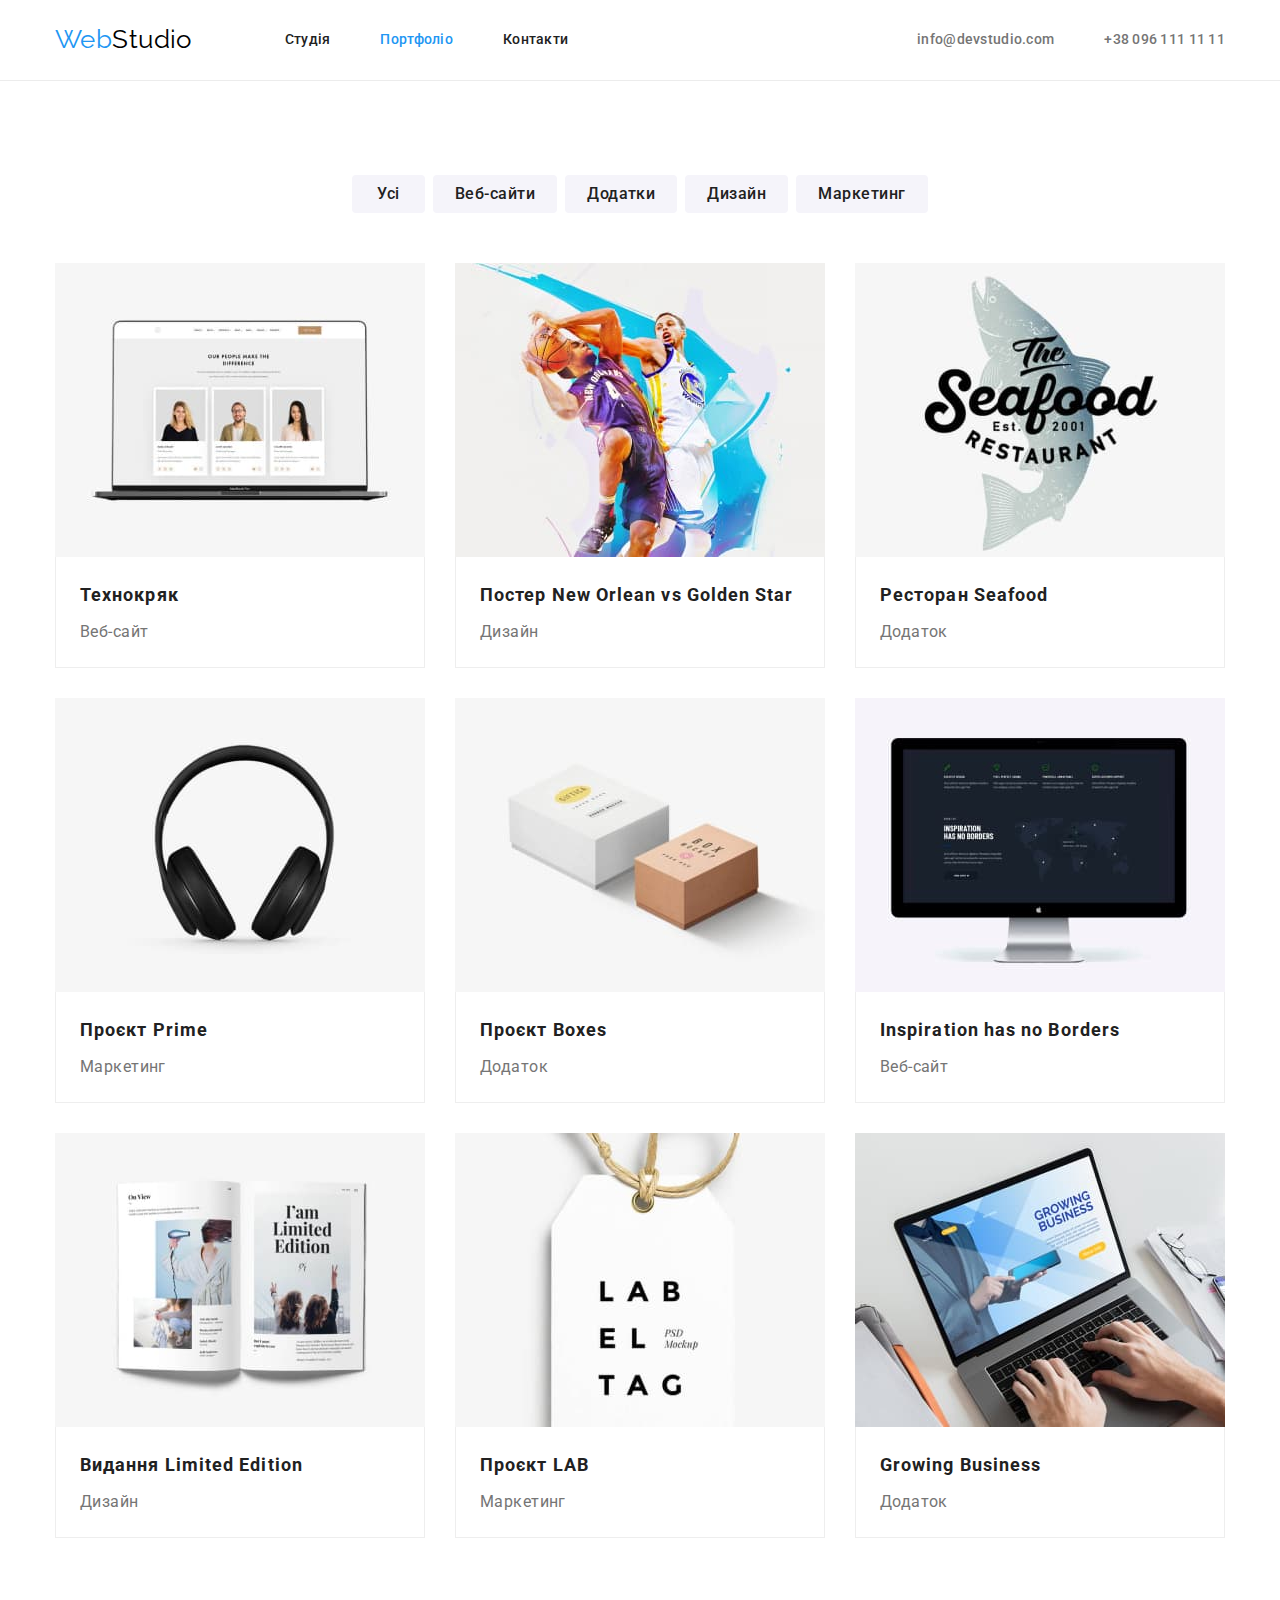
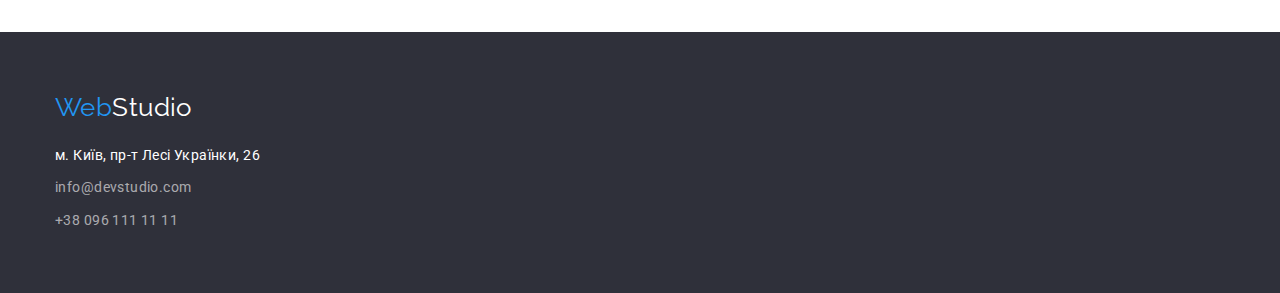
==== portfolio.html @ ccbad9b6 "Добавляє стартові файли проекту" ====
<!DOCTYPE html>
<html lang="uk">
  <head>
    <meta charset="UTF-8" />
    <meta http-equiv="X-UA-Compatible" content="IE=edge" />
    <meta name="viewport" content="width=device-width, initial-scale=1.0" />
    <title>Студія | Портфоліо</title>
    <link rel="preconnect" href="https://fonts.googleapis.com" />
    <link rel="preconnect" href="https://fonts.gstatic.com" crossorigin />
    <link
      href="https://fonts.googleapis.com/css2?family=Raleway:wght@700&family=Roboto:wght@400;500;700;900&display=swap"
      rel="stylesheet"
    />
    <link
      rel="stylesheet"
      href="https://cdnjs.cloudflare.com/ajax/libs/modern-normalize/1.1.0/modern-normalize.min.css"
    />
    <link rel="stylesheet" href="./css/styles.css" />
  </head>

  <body>
    <header class="page-header">
      <div class="container">
        <nav class="page-nav">
          <a href="./index.html" class="page-logo"
            ><span class="logo-style">Web</span>Studio</a
          >
          <ul class="header-list">
            <li class="nav-item">
              <a href="./index.html" class="link">Студія</a>
            </li>
            <li class="nav-item">
              <a href="./portfolio.html" class="link link-active">Портфоліо</a>
            </li>
            <li class="nav-item"><a href="" class="link">Контакти</a></li>
          </ul>
        </nav>
        <ul class="page-contacts">
          <li class="contacts">
            <a href="mailto:info@devstudio.com" class="link-contacts"
              >info@devstudio.com</a
            >
          </li>
          <li class="contacts">
            <a href="tel:+380961111111" class="link-contacts"
              >+38 096 111 11 11</a
            >
          </li>
        </ul>
      </div>
    </header>
    <main class="portfolio-main">
      <section class="section">
        <div class="container">
          <h1 class="hidden-title">Портфоліо студії</h1>
          <ul class="portfolio-list">
            <li class="item-button">
              <button type="button" class="portfolio-button first-button">
                Усі
              </button>
            </li>
            <li class="item-button">
              <button type="button" class="portfolio-button">Веб-сайти</button>
            </li>
            <li class="item-button">
              <button type="button" class="portfolio-button">Додатки</button>
            </li>
            <li class="item-button">
              <button type="button" class="portfolio-button">Дизайн</button>
            </li>
            <li class="item-button">
              <button type="button" class="portfolio-button">Маркетинг</button>
            </li>
          </ul>
          <ul class="portfolio-list card-list">
            <li class="portfolio-item">
              <a href="" class="portfolio-link">
                <img
                  src="./images/project1.jpg"
                  alt="Ноутбук із веб-сайтом Технокряк"
                  width="370"
                  height="294"
                  class="image"
                />
                <div class="card-description">
                  <h2 class="portfolio-title">Технокряк</h2>
                  <p class="portfolio-text">Веб-сайт</p>
                </div>
              </a>
            </li>
            <li class="portfolio-item">
              <a href="" class="portfolio-link">
                <img
                  src="./images/project2.jpg"
                  alt="Дизайн постеру New Orlean vs Golden Star"
                  width="370"
                  height="294"
                  class="image"
                />
                <div class="card-description">
                  <h2 class="portfolio-title">
                    Постер New Orlean vs Golden Star
                  </h2>
                  <p class="portfolio-text">Дизайн</p>
                </div>
              </a>
            </li>
            <li class="portfolio-item">
              <a href="" class="portfolio-link">
                <img
                  src="./images/project3.jpg"
                  alt="Логотип ресторану Seafood"
                  width="370"
                  height="294"
                  class="image"
                />
                <div class="card-description">
                  <h2 class="portfolio-title">Ресторан Seafood</h2>
                  <p class="portfolio-text">Додаток</p>
                </div>
              </a>
            </li>
            <li class="portfolio-item">
              <a href="" class="portfolio-link">
                <img
                  src="./images/project4.jpg"
                  alt="Навушники"
                  width="370"
                  height="294"
                  class="image"
                />
                <div class="card-description">
                  <h2 class="portfolio-title">Проєкт Prime</h2>
                  <p class="portfolio-text">Маркетинг</p>
                </div>
              </a>
            </li>
            <li class="portfolio-item">
              <a href="" class="portfolio-link">
                <img
                  src="./images/project5.jpg"
                  alt="Дві коробки"
                  width="370"
                  height="294"
                  class="image"
                />
                <div class="card-description">
                  <h2 class="portfolio-title">Проєкт Boxes</h2>
                  <p class="portfolio-text">Додаток</p>
                </div>
              </a>
            </li>
            <li class="portfolio-item">
              <a href="" class="portfolio-link">
                <img
                  src="./images/project6.jpg"
                  alt="Монітор із веб-сайтом Inspiration has no Borders"
                  width="370"
                  height="294"
                  class="image"
                />
                <div class="card-description">
                  <h2 class="portfolio-title">Inspiration has no Borders</h2>
                  <p class="portfolio-text">Веб-сайт</p>
                </div>
              </a>
            </li>
            <li class="portfolio-item">
              <a href="" class="portfolio-link">
                <img
                  src="./images/project7.jpg"
                  alt="Відкритий журнал із розробленим дизайном"
                  width="370"
                  height="294"
                  class="image"
                />
                <div class="card-description">
                  <h2 class="portfolio-title">Видання Limited Edition</h2>
                  <p class="portfolio-text">Дизайн</p>
                </div>
              </a>
            </li>
            <li class="portfolio-item">
              <a href="" class="portfolio-link">
                <img
                  src="./images/project8.jpg"
                  alt="Логотип проєкта LAB"
                  width="370"
                  height="294"
                  class="image"
                />
                <div class="card-description">
                  <h2 class="portfolio-title">Проєкт LAB</h2>
                  <p class="portfolio-text">Маркетинг</p>
                </div>
              </a>
            </li>
            <li class="portfolio-item">
              <a href="" class="portfolio-link">
                <img
                  src="./images/project9.jpg"
                  alt="Ноутбук із додатком Growing Business"
                  width="370"
                  height="294"
                  class="image"
                />
                <div class="card-description">
                  <h2 class="portfolio-title">Growing Business</h2>
                  <p class="portfolio-text">Додаток</p>
                </div>
              </a>
            </li>
          </ul>
        </div>
      </section>
    </main>
    <footer class="page-footer">
      <div class="container">
        <a href="./index.html" class="page-logo footer-logo"
          ><span class="logo-style">Web</span
          ><span class="logo-footer">Studio</span></a
        >
        <address class="address-footer">
          <ul class="page-list">
            <li class="footer-item">
              <a
                href=""
                target="_blank"
                rel="noopener noreferrer nofollow"
                class="footer-link address-link"
                >м. Київ, пр-т Лесі Українки, 26</a
              >
            </li>
            <li class="footer-item">
              <a href="mailto:info@devstudio.com" class="footer-link"
                >info@devstudio.com</a
              >
            </li>
            <li class="footer-item">
              <a href="tel:+380961111111" class="footer-link"
                >+38 096 111 11 11</a
              >
            </li>
          </ul>
        </address>
      </div>
    </footer>
  </body>
</html>
---- css/styles.css ----
:root {
  --main-bcg-color: #ffffff;
  --hero-footer-bcg: #2f303a;
  --team-bcg-color: #f5f4fa;
  --main-color: #212121;
  --secondary-color: #757575;
  --focus-color: #2196f3;
  --black-color: #000000;
  --white-color: #ffffff;
  --address-color: rgba(255, 255, 255, 0.6);
}

body {
  background-color: var(--main-bcg-color);

  font-family: "Roboto", sans-serif;
  font-size: 14px;
  line-height: 1.71;
  letter-spacing: 0.03em;
  color: var(--main-color);
}

h1,
h2,
h3,
p {
  margin: 0;
  padding: 0;
}

ul {
  margin: 0;
  padding: 0;
  list-style-type: none;
}

.container {
  width: 1200px;
  margin-left: auto;
  margin-right: auto;
  padding-left: 15px;
  padding-right: 15px;
}

.section {
  padding-top: 94px;
  padding-bottom: 94px;
}

.section.advantage {
  padding-bottom: 0;
}

/* HEADER */
.page-header .container,
.page-nav,
.header-list,
.page-contacts {
  display: flex;
}

.page-header {
  border-bottom: 1px solid #ececec;
}

.page-logo {
  display: block;
  padding-top: 24px;
  padding-bottom: 25px;

  font-family: "Raleway", sans-serif;
  font-size: 26px;
  line-height: 1.2;
  text-decoration: none;
  color: var(--black-color);
}

.logo-style {
  color: var(--focus-color);
}

.header-list {
  margin-left: 93px;
}

.nav-item:not(:first-child),
.contacts:last-child {
  margin-left: 50px;
}

.page-contacts {
  margin-left: auto;
}

.link,
.link-contacts {
  display: block;
  padding-top: 32px;
  padding-bottom: 32px;

  font-weight: 500;
  line-height: 1.14;
  letter-spacing: 0.02em;
  text-decoration: none;
  color: var(--main-color);
}

.link-contacts {
  color: var(--secondary-color);
}

.link:hover,
.link:focus,
.link-contacts:hover,
.link-contacts:focus {
  color: var(--focus-color);
}

.link.link-active {
  color: var(--focus-color);
}

/* MAIN */
/* головна секція hero */
.hero {
  padding-top: 200px;
  padding-bottom: 200px;
}

.hero,
.page-footer {
  background-color: var(--hero-footer-bcg);
}

.hero-title {
  margin-left: auto;
  margin-right: auto;
  margin-bottom: 30px;
  width: 696px;

  font-weight: 900;
  font-size: 44px;
  line-height: 1.36;
  text-align: center;
  letter-spacing: 0.06em;
  text-transform: uppercase;
  color: var(--white-color);
}

.hero-button {
  display: flex;
  justify-content: center;
  align-items: center;
  min-width: 216px;
  height: 50px;
  margin-left: auto;
  margin-right: auto;

  border: none;
  border-radius: 4px;
  background-color: var(--focus-color);
  box-shadow: 0px 4px 4px rgba(0, 0, 0, 0.15);
  cursor: pointer;

  font-family: inherit;
  font-weight: 700;
  font-size: 16px;
  line-height: 1.88;
  letter-spacing: 0.06em;
  color: var(--white-color);
}

.hero-button:hover,
.hero-button:focus {
  background-color: #188ce8;
}

/* секція наші переваги */
.hidden-title {
  position: absolute;
  width: 1px;
  height: 1px;
  margin: -1px;
  border: 0;
  padding: 0;

  white-space: nowrap;
  clip-path: inset(100%);
  clip: rect(0 0 0 0);
  overflow: hidden;
}

.advantage-list {
  display: flex;
}

.advantage-item {
  flex-basis: calc((100% - 30px * 3) / 4);
}

.advantage-title {
  margin-bottom: 10px;

  font-size: 14px;
  line-height: 1.14;
}

.advantage-text {
  color: var(--secondary-color);
}

/* секція чим ми займаємось */
.section-title {
  margin-bottom: 50px;

  font-size: 36px;
  line-height: 1.17;
  text-align: center;
}

.job-list {
  display: flex;
}

.job-item {
  flex-basis: calc((100% - 30px * 2) / 3);
}

.job-item:not(:first-child),
.team-item:not(:first-child),
.advantage-item:not(:first-child) {
  margin-left: 30px;
}

.image {
  display: block;
  max-width: 100%;
}

/* секція наша команда */
.team {
  background-color: var(--team-bcg-color);

  font-size: 16px;
  line-height: 1.19;
  text-align: center;
}

.team-list {
  display: flex;
}

.team-item {
  flex-basis: calc((100% - 30px * 3) / 4);
  background-color: var(--main-bcg-color);
  box-shadow: 0px 1px 3px rgba(0, 0, 0, 0.12), 0px 1px 1px rgba(0, 0, 0, 0.14),
    0px 2px 1px rgba(0, 0, 0, 0.2);
  border-radius: 0px 0px 4px 4px;
}

.team-member {
  padding-top: 30px;
  padding-bottom: 30px;
}
.team-title {
  margin-bottom: 10px;
  font-weight: 500;
  font-size: 16px;
}

.team-text {
  color: var(--secondary-color);
}

/* FOOTER */
.page-footer {
  padding-top: 60px;
  padding-bottom: 60px;
}

.page-logo.footer-logo {
  margin-bottom: 20px;
  padding-top: 0;
  padding-bottom: 0;
}

.logo-footer,
.footer-link.address-link {
  color: var(--white-color);
}

.footer-item:not(:last-child) {
  margin-bottom: 9px;
}

.footer-link {
  display: block;

  font-style: normal;
  text-decoration: none;
  color: var(--address-color);
}

.footer-link:hover,
.footer-link:focus {
  color: var(--focus-color);
}

/* PORTFOLIO.HTML MAIN */
.portfolio-list {
  display: flex;
  justify-content: center;
}

.portfolio-list:not(:last-child) {
  margin-bottom: 50px;
}

.portfolio-button {
  display: block;
  margin-left: auto;
  margin-right: auto;
  padding: 6px 22px;

  border: none;
  border-radius: 4px;
  background-color: var(--team-bcg-color);

  cursor: pointer;

  font-family: inherit;
  font-weight: 500;
  font-size: 16px;
  line-height: 1.62;
  text-align: center;
  letter-spacing: 0.03em;
  color: var(--main-color);
}

.portfolio-button.first-button {
  padding: 6px 25px;
}

.item-button:not(:first-child) {
  margin-left: 8px;
}

.portfolio-button:hover,
.portfolio-button:focus {
  background-color: var(--focus-color);

  color: var(--white-color);
}

.portfolio-list.card-list {
  flex-wrap: wrap;
  justify-content: flex-start;
  gap: 30px;
}

.portfolio-item {
  flex-basis: calc((100% - 30px * 2) / 3);
}

.card-description {
  padding: 20px 24px;
  border: 1px solid #eeeeee;
  border-top: none;
}

.portfolio-title {
  margin-bottom: 4px;

  font-size: 18px;
  line-height: 2;
  letter-spacing: 0.06em;
  color: var(--main-color);
}

.portfolio-text {
  font-size: 16px;
  line-height: 1.88;
  color: var(--secondary-color);
}

.portfolio-link {
  text-decoration: none;
}
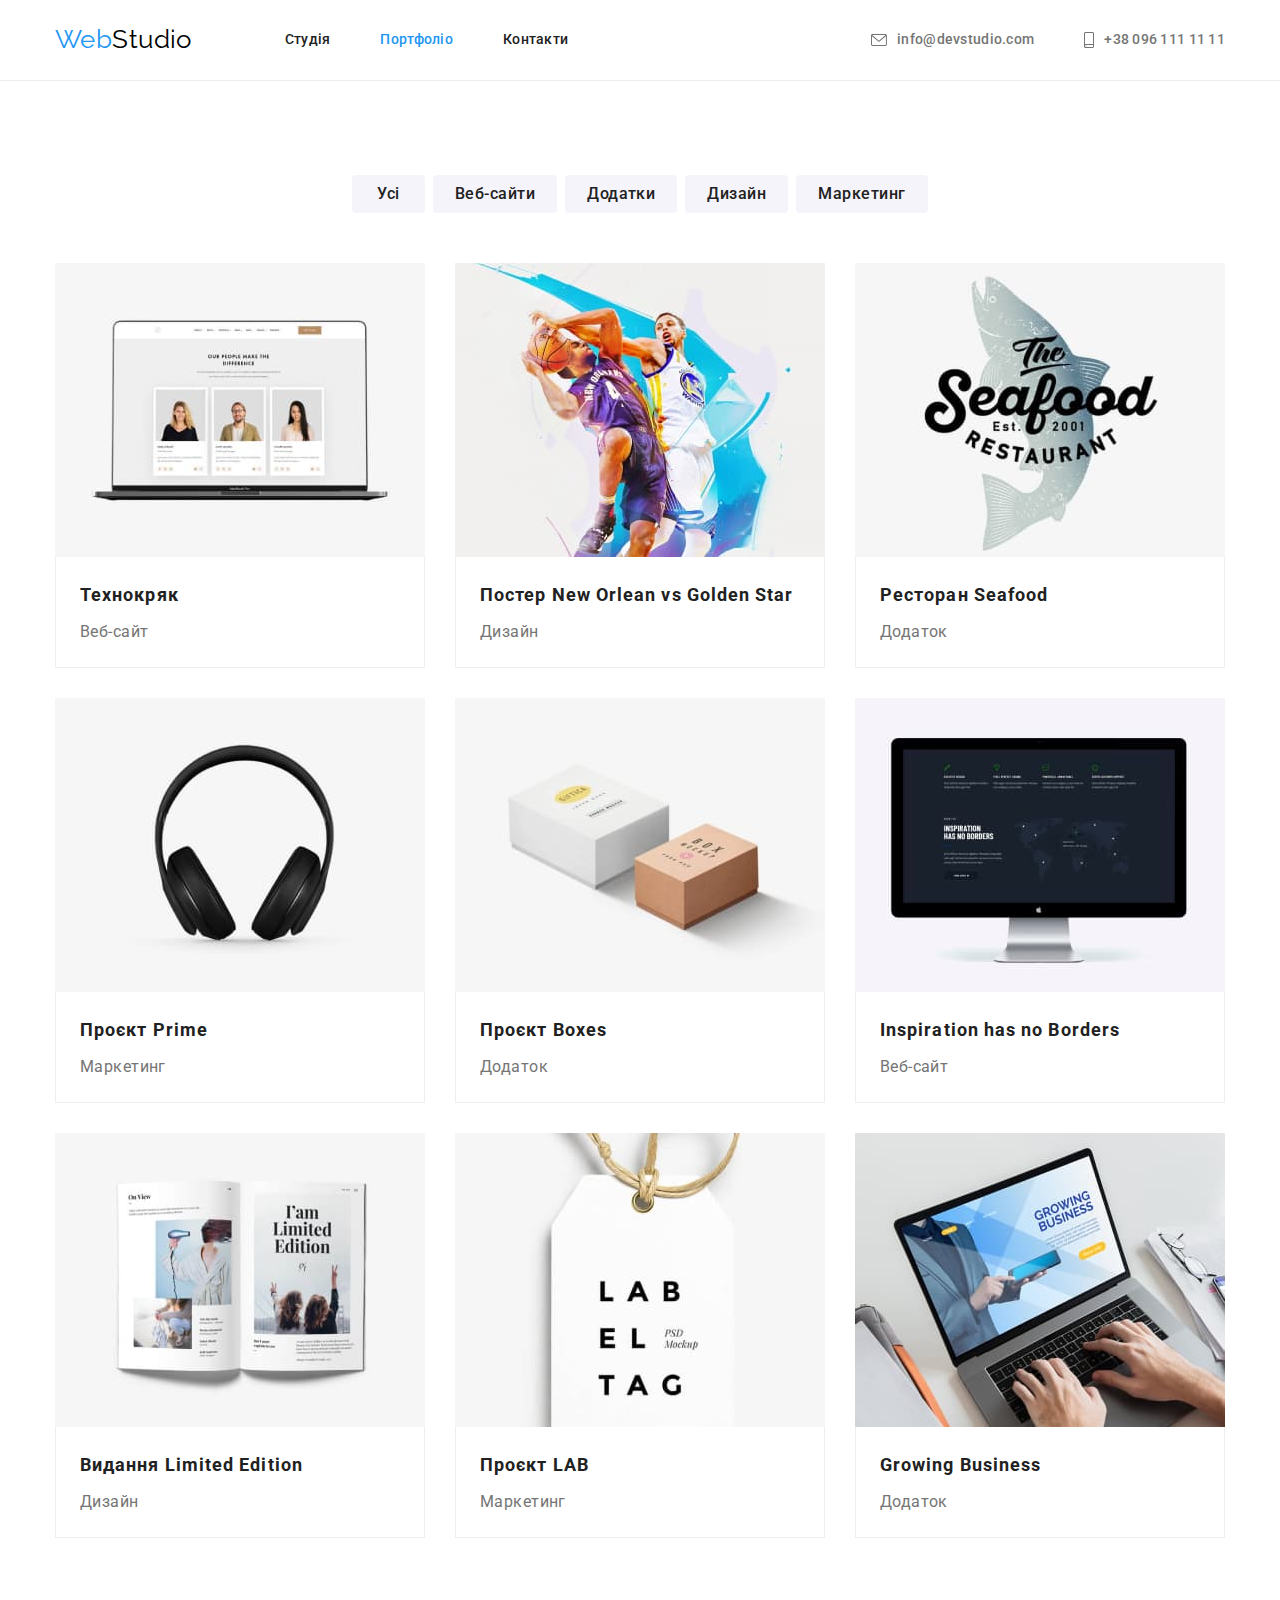
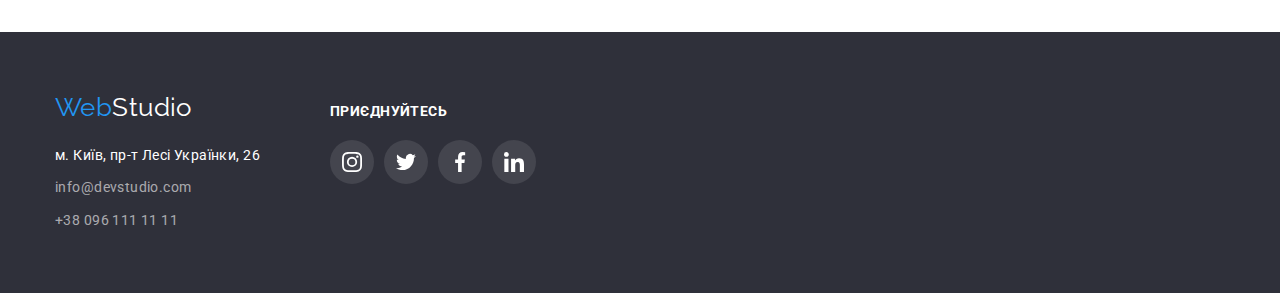
==== commit 54600498: "Оновлює стилі і розмітку" ====
--- a/portfolio.html
+++ b/portfolio.html
@@ -37,13 +37,19 @@
         </nav>
         <ul class="page-contacts">
           <li class="contacts">
-            <a href="mailto:info@devstudio.com" class="link-contacts"
-              >info@devstudio.com</a
+            <a href="mailto:info@devstudio.com" class="link-contacts">
+              <svg class="icons" width="16" height="12">
+                <use href="./images/icons.svg#icons-mail"></use>
+              </svg>
+              info@devstudio.com</a
             >
           </li>
           <li class="contacts">
-            <a href="tel:+380961111111" class="link-contacts"
-              >+38 096 111 11 11</a
+            <a href="tel:+380961111111" class="link-contacts">
+              <svg class="icons" width="10" height="16">
+                <use href="./images/icons.svg#icons-phone"></use>
+              </svg>
+              +38 096 111 11 11</a
             >
           </li>
         </ul>
@@ -216,33 +222,94 @@
     </main>
     <footer class="page-footer">
       <div class="container">
-        <a href="./index.html" class="page-logo footer-logo"
-          ><span class="logo-style">Web</span
-          ><span class="logo-footer">Studio</span></a
-        >
-        <address class="address-footer">
-          <ul class="page-list">
-            <li class="footer-item">
-              <a
-                href=""
-                target="_blank"
-                rel="noopener noreferrer nofollow"
-                class="footer-link address-link"
-                >м. Київ, пр-т Лесі Українки, 26</a
-              >
-            </li>
-            <li class="footer-item">
-              <a href="mailto:info@devstudio.com" class="footer-link"
-                >info@devstudio.com</a
-              >
-            </li>
-            <li class="footer-item">
-              <a href="tel:+380961111111" class="footer-link"
-                >+38 096 111 11 11</a
-              >
-            </li>
-          </ul>
-        </address>
+        <div class="footer-flex">
+          <div class="first-block">
+            <a href="./index.html" class="page-logo footer-logo"
+              ><span class="logo-style">Web</span
+              ><span class="logo-footer">Studio</span></a
+            >
+            <address class="address-footer">
+              <ul class="page-list">
+                <li class="footer-item">
+                  <a
+                    href=""
+                    target="_blank"
+                    rel="noopener noreferrer nofollow"
+                    class="footer-link address-link"
+                    >м. Київ, пр-т Лесі Українки, 26</a
+                  >
+                </li>
+                <li class="footer-item">
+                  <a href="mailto:info@devstudio.com" class="footer-link"
+                    >info@devstudio.com</a
+                  >
+                </li>
+                <li class="footer-item">
+                  <a href="tel:+380961111111" class="footer-link"
+                    >+38 096 111 11 11</a
+                  >
+                </li>
+              </ul>
+            </address>
+          </div>
+          <div class="second-block">
+            <h3 class="footer-title">Приєднуйтесь</h3>
+            <ul class="icon-footer">
+              <li class="footer-icon-item">
+                <a
+                  href="https://instagram.com"
+                  target="_blank"
+                  rel="noopener noreferrer nofollow"
+                  aria-label="Іконка інстаграм"
+                  class="footer-icon-link"
+                >
+                  <svg width="20" height="20" class="footer-icons">
+                    <use href="./images/icons.svg#icons-instagram"></use>
+                  </svg>
+                </a>
+              </li>
+              <li class="footer-icon-item">
+                <a
+                  href="https://twitter.com"
+                  target="_blank"
+                  rel="noopener noreferrer nofollow"
+                  aria-label="Іконка твітер"
+                  class="footer-icon-link"
+                >
+                  <svg width="20" height="20" class="footer-icons">
+                    <use href="./images/icons.svg#icons-twitter"></use>
+                  </svg>
+                </a>
+              </li>
+              <li class="footer-icon-item">
+                <a
+                  href="https://facebook.com"
+                  target="_blank"
+                  rel="noopener noreferrer nofollow"
+                  aria-label="Іконка фейсбук"
+                  class="footer-icon-link"
+                >
+                  <svg width="20" height="20" class="footer-icons">
+                    <use href="./images/icons.svg#icons-facebook"></use>
+                  </svg>
+                </a>
+              </li>
+              <li class="footer-icon-item">
+                <a
+                  href="https://ua.linkedin.com"
+                  target="_blank"
+                  rel="noopener noreferrer nofollow"
+                  aria-label="Іконка лінкедін"
+                  class="footer-icon-link"
+                >
+                  <svg width="20" height="20" class="footer-icons">
+                    <use href="./images/icons.svg#icons-linkedin"></use>
+                  </svg>
+                </a>
+              </li>
+            </ul>
+          </div>
+        </div>
       </div>
     </footer>
   </body>
--- a/css/styles.css
+++ b/css/styles.css
@@ -8,6 +8,7 @@
   --black-color: #000000;
   --white-color: #ffffff;
   --address-color: rgba(255, 255, 255, 0.6);
+  --icons-color: #afb1b8;
 }
 
 body {
@@ -43,6 +44,9 @@
 }
 
 .section {
+  max-width: 1600px;
+  margin-left: auto;
+  margin-right: auto;
   padding-top: 94px;
   padding-bottom: 94px;
 }
@@ -55,11 +59,15 @@
 .page-header .container,
 .page-nav,
 .header-list,
-.page-contacts {
+.page-contacts,
+.contacts {
   display: flex;
 }
 
 .page-header {
+  max-width: 1600px;
+  margin-left: auto;
+  margin-right: auto;
   border-bottom: 1px solid #ececec;
 }
 
@@ -94,7 +102,8 @@
 
 .link,
 .link-contacts {
-  display: block;
+  display: flex;
+  align-items: center;
   padding-top: 32px;
   padding-bottom: 32px;
 
@@ -109,6 +118,10 @@
   color: var(--secondary-color);
 }
 
+.link-contacts > .icons {
+  margin-right: 10px;
+}
+
 .link:hover,
 .link:focus,
 .link-contacts:hover,
@@ -123,8 +136,18 @@
 /* MAIN */
 /* головна секція hero */
 .hero {
+  max-width: 1600px;
+  height: 600px;
+  margin-left: auto;
+  margin-right: auto;
   padding-top: 200px;
   padding-bottom: 200px;
+
+  background-image: linear-gradient(
+      rgba(47, 48, 58, 0.4),
+      rgba(47, 48, 58, 0.4)
+    ),
+    url(../images/hero.jpg);
 }
 
 .hero,
@@ -192,17 +215,31 @@
 
 .advantage-list {
   display: flex;
+  gap: 30px;
 }
 
 .advantage-item {
   flex-basis: calc((100% - 30px * 3) / 4);
 }
 
-.advantage-title {
+.advantage-icons {
+  display: flex;
+  margin-bottom: 30px;
+  height: 120px;
+  justify-content: center;
+  align-items: center;
+
+  background: var(--team-bcg-color);
+  border-radius: 4px;
+}
+
+.advantage-title,
+.footer-title {
   margin-bottom: 10px;
 
   font-size: 14px;
   line-height: 1.14;
+  text-transform: uppercase;
 }
 
 .advantage-text {
@@ -220,16 +257,11 @@
 
 .job-list {
   display: flex;
+  gap: 30px;
 }
 
 .job-item {
   flex-basis: calc((100% - 30px * 2) / 3);
-}
-
-.job-item:not(:first-child),
-.team-item:not(:first-child),
-.advantage-item:not(:first-child) {
-  margin-left: 30px;
 }
 
 .image {
@@ -248,6 +280,7 @@
 
 .team-list {
   display: flex;
+  gap: 30px;
 }
 
 .team-item {
@@ -269,11 +302,69 @@
 }
 
 .team-text {
+  margin-bottom: 16px;
   color: var(--secondary-color);
+}
+
+/* ЧАСТИНА З ПОСИЛАНЬ НА СОЦМЕРЕЖІ КОМАНДИ */
+.icon-list {
+  display: flex;
+  justify-content: center;
+  margin-left: auto;
+  margin-right: auto;
+  gap: 10px;
+}
+
+.icon-link {
+  display: flex;
+  justify-content: center;
+  align-items: center;
+  width: 44px;
+  height: 44px;
+  border-radius: 50%;
+  color: var(--icons-color);
+}
+
+.icon-link:hover,
+.icon-link:focus {
+  background-color: var(--focus-color);
+  color: var(--white-color);
+}
+
+/* Cекція клієнти */
+.clients-list {
+  display: flex;
+  gap: 30px;
+}
+
+.clients-link {
+  display: flex;
+  width: 170px;
+  height: 92px;
+  justify-content: center;
+  align-items: center;
+
+  border: 1px solid #afb1b8;
+  border-radius: 4px;
+
+  color: var(--icons-color);
+}
+
+.clients-link:hover,
+.clients-link:focus {
+  border-color: var(--focus-color);
+  color: var(--focus-color);
+}
+
+.icons {
+  fill: currentColor;
 }
 
 /* FOOTER */
 .page-footer {
+  max-width: 1600px;
+  margin-left: auto;
+  margin-right: auto;
   padding-top: 60px;
   padding-bottom: 60px;
 }
@@ -304,6 +395,46 @@
 .footer-link:hover,
 .footer-link:focus {
   color: var(--focus-color);
+}
+
+/* FOOTER іконки з посиланнями на соцмережі */
+.footer-flex {
+  display: flex;
+  gap: 70px;
+}
+
+.second-block {
+  padding-top: 12px;
+}
+
+.footer-title {
+  margin-bottom: 20px;
+  color: var(--white-color);
+}
+
+.icon-footer {
+  display: flex;
+  gap: 10px;
+}
+
+.footer-icon-link {
+  display: flex;
+  justify-content: center;
+  align-items: center;
+  width: 44px;
+  height: 44px;
+  border-radius: 50%;
+  background-color: rgba(255, 255, 255, 0.1);
+  color: var(--white-color);
+}
+
+.footer-icon-link:hover,
+.footer-icon-link:focus {
+  background-color: var(--focus-color);
+}
+
+.footer-icons {
+  fill: currentColor;
 }
 
 /* PORTFOLIO.HTML MAIN */
@@ -349,6 +480,9 @@
 .portfolio-button:focus {
   background-color: var(--focus-color);
 
+  box-shadow: 0px 3px 1px rgba(0, 0, 0, 0.1), 0px 1px 2px rgba(0, 0, 0, 0.08),
+    0px 2px 2px rgba(0, 0, 0, 0.12);
+
   color: var(--white-color);
 }
 
@@ -362,6 +496,12 @@
   flex-basis: calc((100% - 30px * 2) / 3);
 }
 
+.portfolio-item:hover,
+.portfolio-item:focus {
+  box-shadow: 0px 1px 1px rgba(0, 0, 0, 0.12), 0px 4px 4px rgba(0, 0, 0, 0.06),
+    1px 4px 6px rgba(0, 0, 0, 0.16);
+}
+
 .card-description {
   padding: 20px 24px;
   border: 1px solid #eeeeee;
